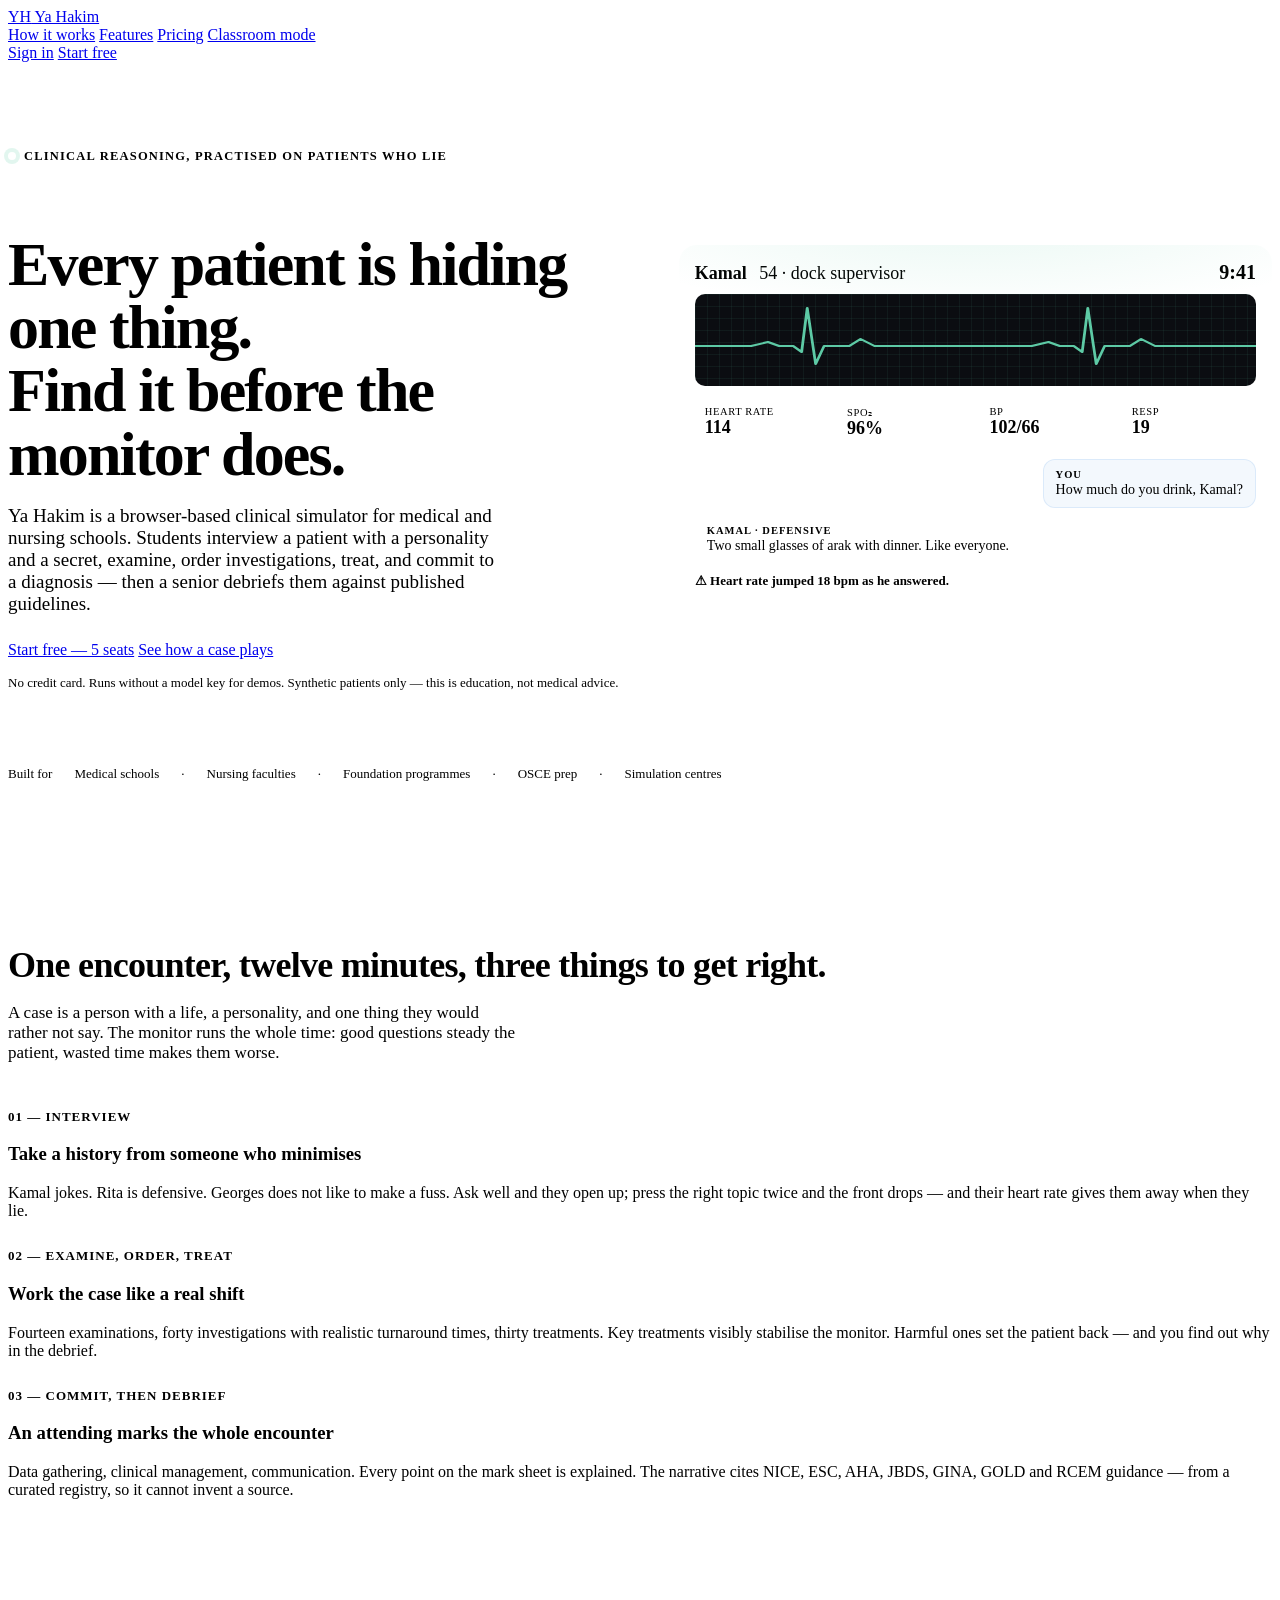
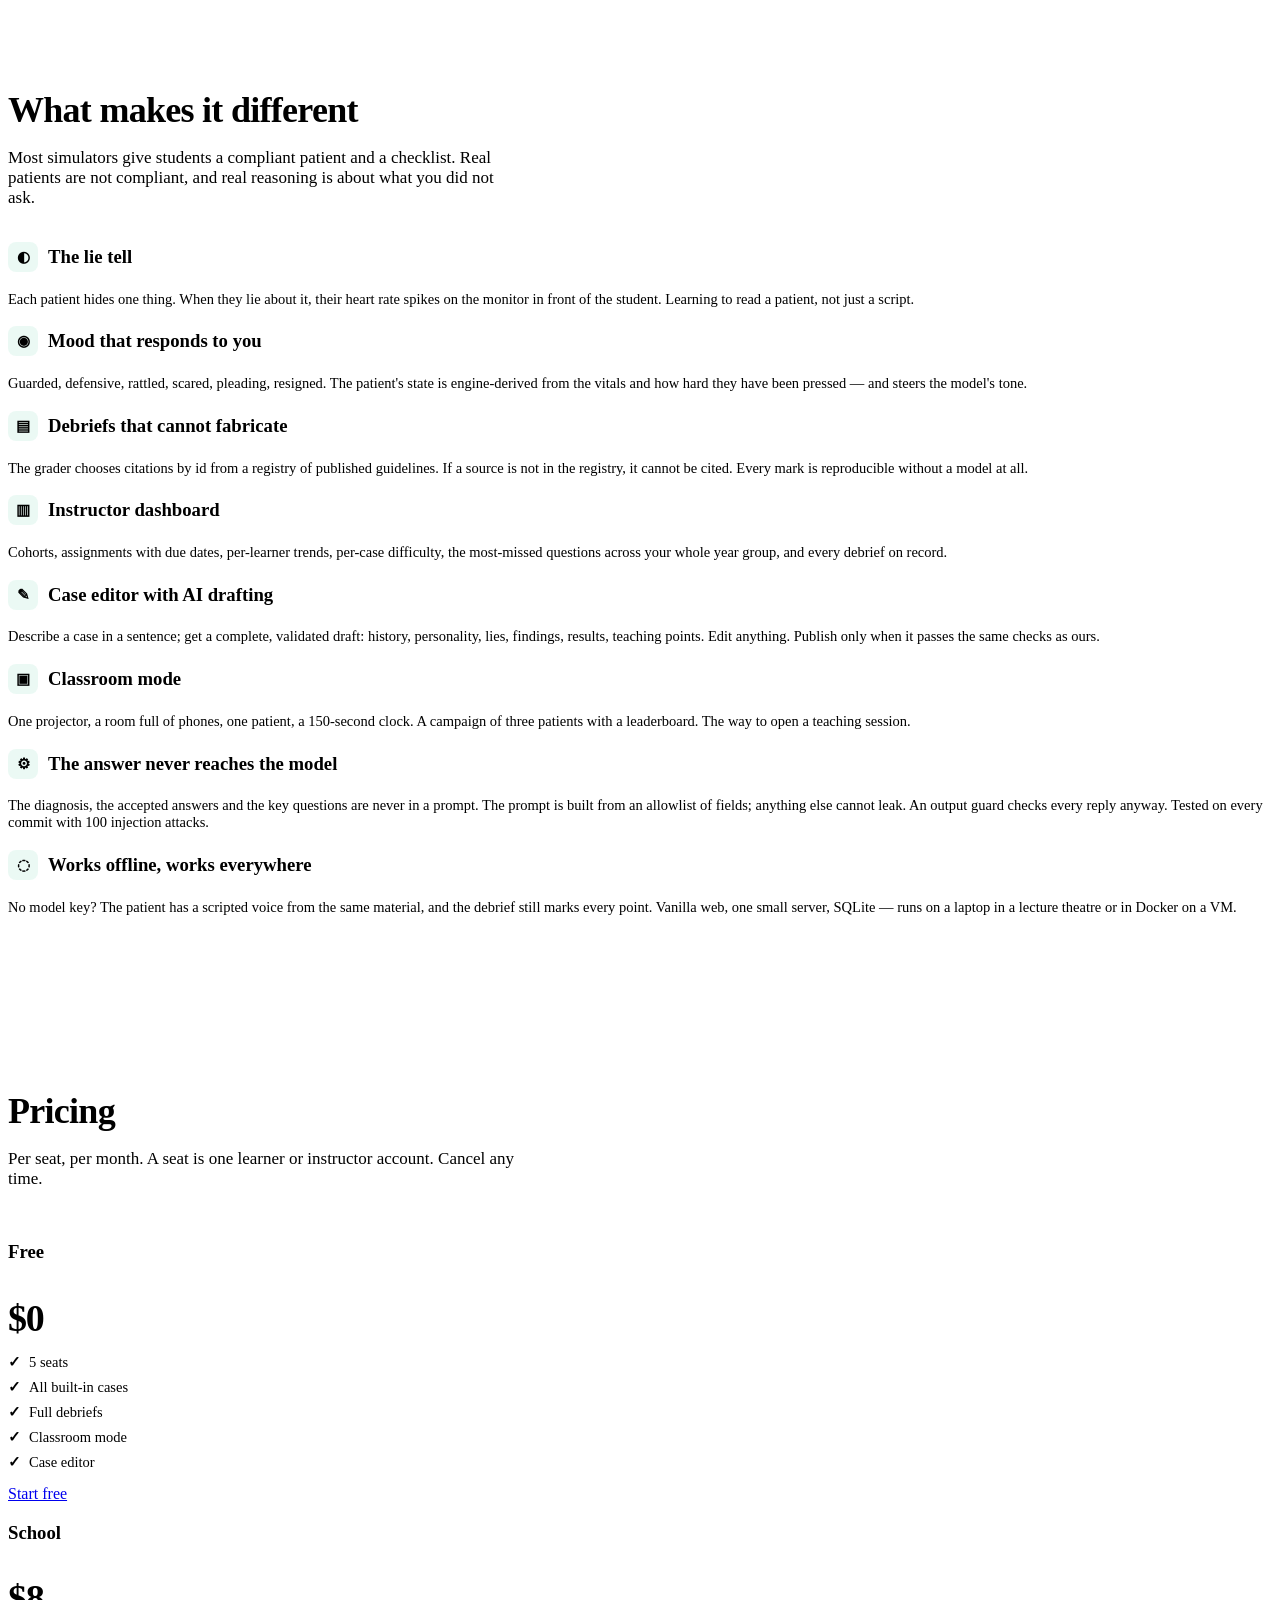
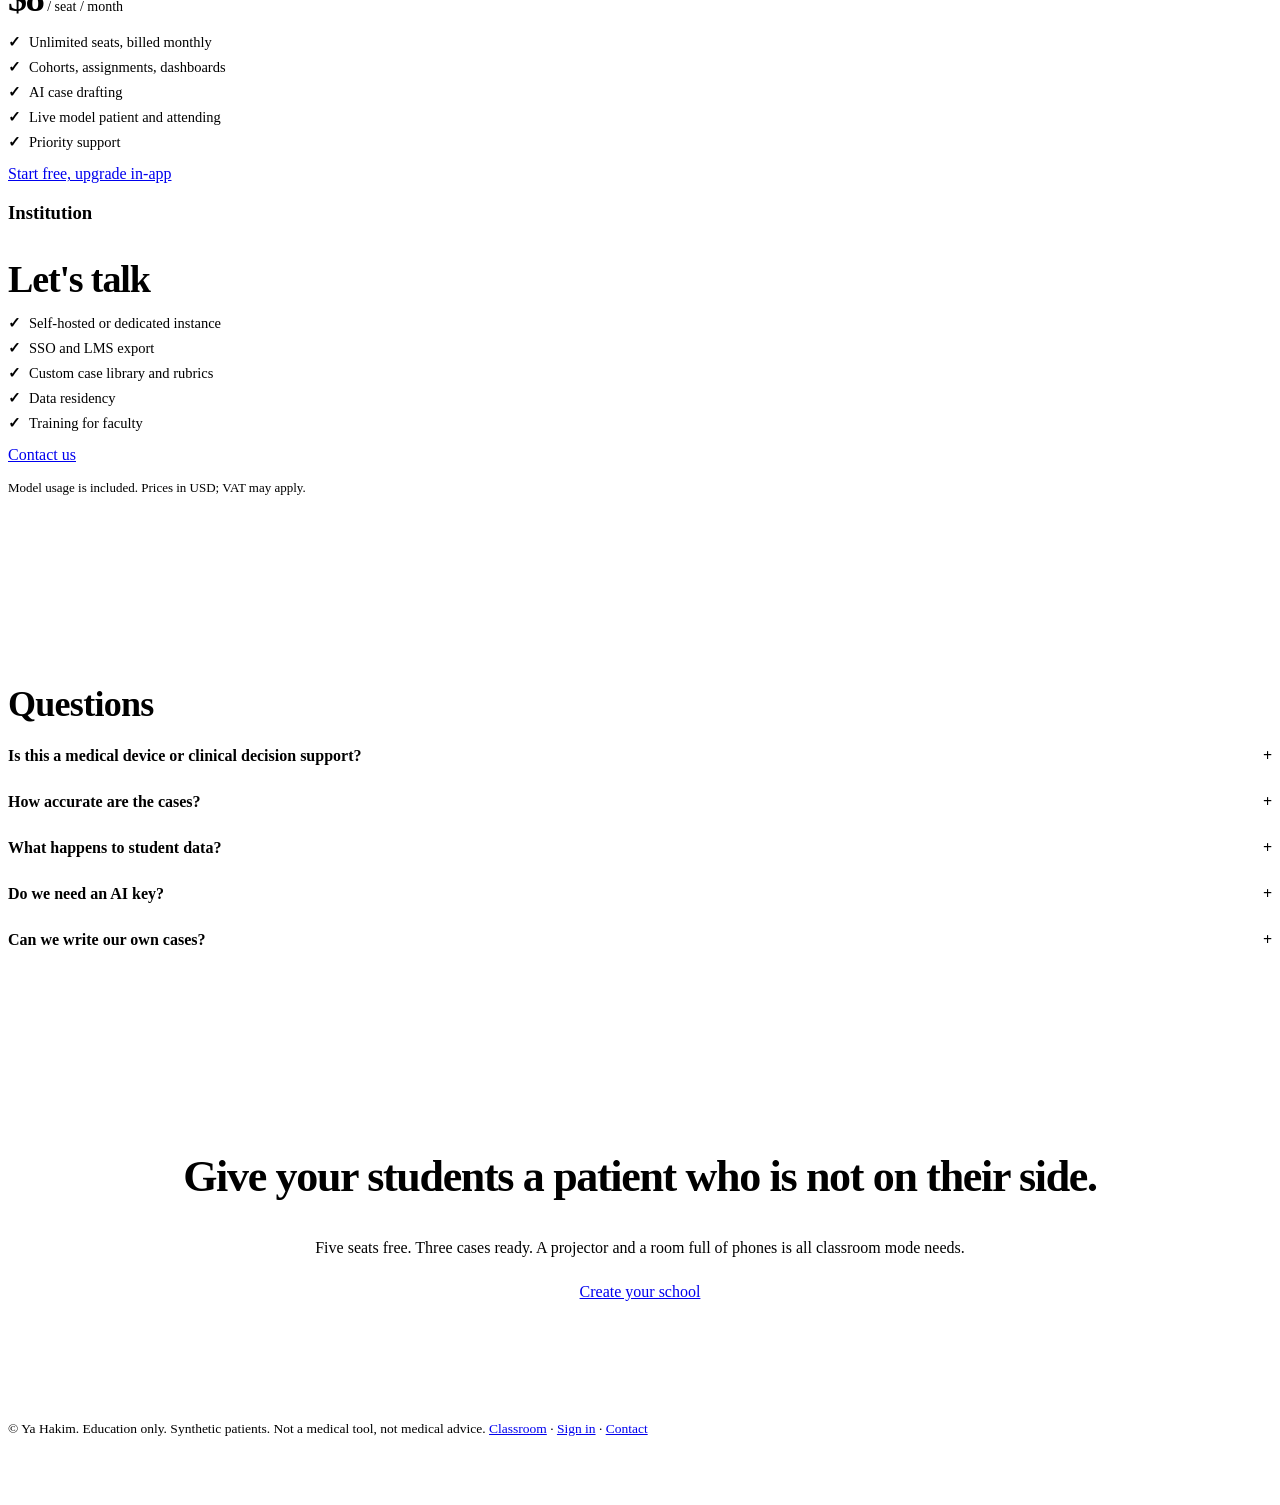
==== web/index.html @ 592d4c82 "Turn the party game into a clinical-reasoning product for schools Solo practice: a learner interview" ====
<!DOCTYPE html>
<html lang="en">
<head>
<meta charset="utf-8">
<meta name="viewport" content="width=device-width, initial-scale=1">
<title>Ya Hakim — clinical reasoning practice with patients who hide things</title>
<meta name="description" content="A clinical-reasoning simulator for medical and nursing schools. Interview a patient who is hiding one thing, examine, order, treat, and get a guideline-cited debrief from an attending. Runs in the browser.">
<link rel="preconnect" href="https://fonts.googleapis.com">
<link href="https://fonts.googleapis.com/css2?family=Inter:wght@400;500;600;700;800&family=JetBrains+Mono:wght@500;700&display=swap" rel="stylesheet">
<link rel="stylesheet" href="/static/app.css">
<style>
  .hero { padding: 84px 0 40px; display: grid; grid-template-columns: 1.05fr 1fr; gap: 48px; align-items: center; }
  @media (max-width: 900px) { .hero { grid-template-columns: 1fr; padding-top: 48px; } }
  .hero h1 { font-size: clamp(38px, 5.4vw, 62px); letter-spacing: -.03em; line-height: 1.02; margin-bottom: 18px; }
  .hero h1 em { font-style: normal; color: var(--ok); }
  .hero p.lead { font-size: 19px; color: var(--text-2); max-width: 52ch; margin-bottom: 26px; }
  .eyebrow { display: inline-flex; gap: 8px; align-items: center; font-size: 12.5px; letter-spacing: 1.2px; text-transform: uppercase; color: var(--ok); font-weight: 700; margin-bottom: 18px; }
  .eyebrow i { width: 8px; height: 8px; border-radius: 50%; background: var(--ok); box-shadow: 0 0 0 4px rgba(93,202,165,.18); animation: pulse 1.6s infinite; }
  .demo { background: var(--panel); border: 1px solid var(--line-2); border-radius: 18px; padding: 16px; box-shadow: var(--shadow); position: relative; overflow: hidden; }
  .demo::before { content: ''; position: absolute; inset: -40% -20% auto; height: 60%; background: radial-gradient(closest-side, rgba(93,202,165,.14), transparent); pointer-events: none; }
  .demo .top { display: flex; justify-content: space-between; align-items: baseline; margin-bottom: 10px; }
  .demo .top b { font-size: 18px; } .demo .top b span { color: var(--dim); font-weight: 500; margin-left: 8px; }
  .demo .clock { font-family: var(--mono); font-weight: 700; color: var(--ok); font-size: 20px; }
  .ecg-box { background: #0b0d11; border: 1px solid var(--line); border-radius: 10px; height: 92px; overflow: hidden; position: relative;
    background-image: linear-gradient(rgba(93,202,165,.07) 1px, transparent 1px), linear-gradient(90deg, rgba(93,202,165,.07) 1px, transparent 1px); background-size: 12px 12px; }
  .ecg-box svg { position: absolute; inset: 0; width: 200%; height: 100%; animation: scroll 3.2s linear infinite; }
  @keyframes scroll { from { transform: translateX(0); } to { transform: translateX(-50%); } }
  .demo .vit { display: grid; grid-template-columns: repeat(4, 1fr); gap: 8px; margin: 12px 0; }
  .demo .vit div { background: var(--bg-2); border: 1px solid var(--line); border-radius: 9px; padding: 8px 10px; }
  .demo .vit small { display: block; color: var(--dim); font-size: 10.5px; letter-spacing: .6px; text-transform: uppercase; }
  .demo .vit b { font-family: var(--mono); font-size: 18px; }
  .demo .chat { display: flex; flex-direction: column; gap: 8px; }
  .demo .m { padding: 9px 12px; border-radius: 12px; font-size: 14px; max-width: 88%; }
  .demo .m.q { align-self: flex-end; background: rgba(133,183,235,.1); border: 1px solid rgba(133,183,235,.22); }
  .demo .m.r { align-self: flex-start; background: var(--bg-2); border: 1px solid var(--line); }
  .demo .m .w { display: block; font-size: 10.5px; letter-spacing: 1px; text-transform: uppercase; color: var(--ok); font-weight: 700; margin-bottom: 2px; }
  .demo .m.q .w { color: var(--info); }
  .demo .tell { display: flex; align-items: center; gap: 8px; margin-top: 10px; font-size: 13px; color: var(--warn); font-weight: 600; }
  .logos { display: flex; gap: 22px; flex-wrap: wrap; color: var(--dim); font-size: 13px; padding: 22px 0 60px; border-bottom: 1px solid var(--line); }
  section.block { padding: 72px 0; border-bottom: 1px solid var(--line); }
  section.block h2 { font-size: clamp(26px, 3vw, 36px); letter-spacing: -.02em; margin-bottom: 8px; }
  section.block .lead { color: var(--text-2); font-size: 17px; max-width: 60ch; margin-bottom: 34px; }
  .step { position: relative; padding-top: 12px; }
  .step .n { font-family: var(--mono); color: var(--ok); font-weight: 700; font-size: 13px; letter-spacing: 1px; margin-bottom: 8px; }
  .feature h3 { display: flex; align-items: center; gap: 10px; }
  .feature .ic { width: 30px; height: 30px; border-radius: 8px; display: grid; place-items: center; background: rgba(93,202,165,.12); color: var(--ok); font-size: 15px; }
  .feature p { color: var(--text-2); margin: 0; font-size: 14.5px; }
  .price { display: flex; flex-direction: column; gap: 14px; }
  .price .amt { font-size: 38px; font-weight: 800; letter-spacing: -.03em; }
  .price .amt small { font-size: 14px; color: var(--dim); font-weight: 500; letter-spacing: 0; }
  .price ul { margin: 0; padding: 0; list-style: none; display: flex; flex-direction: column; gap: 8px; color: var(--text-2); font-size: 14.5px; }
  .price li::before { content: '✓'; color: var(--ok); font-weight: 800; margin-right: 8px; }
  .price.hot { border-color: rgba(93,202,165,.5); box-shadow: 0 0 0 1px rgba(93,202,165,.25), var(--shadow); }
  .faq details { border-bottom: 1px solid var(--line); padding: 14px 0; }
  .faq summary { cursor: pointer; font-weight: 600; list-style: none; display: flex; justify-content: space-between; }
  .faq summary::after { content: '+'; color: var(--dim); }
  .faq details[open] summary::after { content: '–'; }
  .faq p { color: var(--text-2); margin: 10px 0 0; }
  footer { padding: 40px 0 60px; color: var(--dim); font-size: 13.5px; }
  .cta-band { text-align: center; padding: 80px 0; }
  .cta-band h2 { font-size: clamp(28px, 4vw, 44px); letter-spacing: -.03em; }
</style>
</head>
<body>

<header class="topbar">
  <div class="wrap">
    <a class="brand" href="/"><span class="mark">YH</span> Ya Hakim</a>
    <nav class="nav" style="margin-left:auto">
      <a href="#how">How it works</a>
      <a href="#features">Features</a>
      <a href="#pricing">Pricing</a>
      <a href="/screen">Classroom mode</a>
    </nav>
    <a class="btn ghost sm" href="/app/login">Sign in</a>
    <a class="btn primary sm" href="/app/signup">Start free</a>
  </div>
</header>

<main class="wrap">
  <section class="hero">
    <div>
      <div class="eyebrow"><i></i> Clinical reasoning, practised on patients who lie</div>
      <h1>Every patient is hiding <em>one thing</em>.<br>Find it before the monitor does.</h1>
      <p class="lead">Ya Hakim is a browser-based clinical simulator for medical and nursing schools. Students interview a
        patient with a personality and a secret, examine, order investigations, treat, and commit to a diagnosis —
        then a senior debriefs them against published guidelines.</p>
      <div class="row wrap">
        <a class="btn primary lg" href="/app/signup">Start free — 5 seats</a>
        <a class="btn ghost lg" href="#how">See how a case plays</a>
      </div>
      <p style="margin-top:16px;font-size:13px;color:var(--dim)">No credit card. Runs without a model key for demos. Synthetic patients only — this is education, not medical advice.</p>
    </div>
    <div class="demo" aria-hidden="true">
      <div class="top"><b>Kamal <span>54 · dock supervisor</span></b><span class="clock">9:41</span></div>
      <div class="ecg-box">
        <svg viewBox="0 0 800 92" preserveAspectRatio="none">
          <polyline fill="none" stroke="#5DCAA5" stroke-width="2" stroke-linejoin="round"
            points="0,52 40,52 52,48 60,52 70,52 76,58 80,14 86,70 92,52 110,52 118,45 128,52 200,52 240,52 252,48 260,52 270,52 276,58 280,14 286,70 292,52 310,52 318,45 328,52 400,52 440,52 452,48 460,52 470,52 476,58 480,14 486,70 492,52 510,52 518,45 528,52 600,52 640,52 652,48 660,52 670,52 676,58 680,14 686,70 692,52 710,52 718,45 728,52 800,52"/>
        </svg>
      </div>
      <div class="vit">
        <div><small>Heart rate</small><b style="color:var(--warn)">114</b></div>
        <div><small>SpO₂</small><b>96%</b></div>
        <div><small>BP</small><b>102/66</b></div>
        <div><small>Resp</small><b>19</b></div>
      </div>
      <div class="chat">
        <div class="m q"><span class="w">You</span>How much do you drink, Kamal?</div>
        <div class="m r"><span class="w">Kamal · defensive</span>Two small glasses of arak with dinner. Like everyone.</div>
      </div>
      <div class="tell">⚠ Heart rate jumped 18 bpm as he answered.</div>
    </div>
  </section>

  <div class="logos">
    <span>Built for</span><span>Medical schools</span><span>·</span><span>Nursing faculties</span><span>·</span><span>Foundation programmes</span><span>·</span><span>OSCE prep</span><span>·</span><span>Simulation centres</span>
  </div>

  <section class="block" id="how">
    <h2>One encounter, twelve minutes, three things to get right.</h2>
    <p class="lead">A case is a person with a life, a personality, and one thing they would rather not say. The monitor runs the whole time: good questions steady the patient, wasted time makes them worse.</p>
    <div class="grid cols-3">
      <div class="card step"><div class="n">01 — INTERVIEW</div><h3>Take a history from someone who minimises</h3><p class="muted">Kamal jokes. Rita is defensive. Georges does not like to make a fuss. Ask well and they open up; press the right topic twice and the front drops — and their heart rate gives them away when they lie.</p></div>
      <div class="card step"><div class="n">02 — EXAMINE, ORDER, TREAT</div><h3>Work the case like a real shift</h3><p class="muted">Fourteen examinations, forty investigations with realistic turnaround times, thirty treatments. Key treatments visibly stabilise the monitor. Harmful ones set the patient back — and you find out why in the debrief.</p></div>
      <div class="card step"><div class="n">03 — COMMIT, THEN DEBRIEF</div><h3>An attending marks the whole encounter</h3><p class="muted">Data gathering, clinical management, communication. Every point on the mark sheet is explained. The narrative cites NICE, ESC, AHA, JBDS, GINA, GOLD and RCEM guidance — from a curated registry, so it cannot invent a source.</p></div>
    </div>
  </section>

  <section class="block" id="features">
    <h2>What makes it different</h2>
    <p class="lead">Most simulators give students a compliant patient and a checklist. Real patients are not compliant, and real reasoning is about what you did not ask.</p>
    <div class="grid cols-3">
      <div class="card feature"><h3><span class="ic">◐</span>The lie tell</h3><p>Each patient hides one thing. When they lie about it, their heart rate spikes on the monitor in front of the student. Learning to read a patient, not just a script.</p></div>
      <div class="card feature"><h3><span class="ic">◉</span>Mood that responds to you</h3><p>Guarded, defensive, rattled, scared, pleading, resigned. The patient's state is engine-derived from the vitals and how hard they have been pressed — and steers the model's tone.</p></div>
      <div class="card feature"><h3><span class="ic">▤</span>Debriefs that cannot fabricate</h3><p>The grader chooses citations by id from a registry of published guidelines. If a source is not in the registry, it cannot be cited. Every mark is reproducible without a model at all.</p></div>
      <div class="card feature"><h3><span class="ic">▥</span>Instructor dashboard</h3><p>Cohorts, assignments with due dates, per-learner trends, per-case difficulty, the most-missed questions across your whole year group, and every debrief on record.</p></div>
      <div class="card feature"><h3><span class="ic">✎</span>Case editor with AI drafting</h3><p>Describe a case in a sentence; get a complete, validated draft: history, personality, lies, findings, results, teaching points. Edit anything. Publish only when it passes the same checks as ours.</p></div>
      <div class="card feature"><h3><span class="ic">▣</span>Classroom mode</h3><p>One projector, a room full of phones, one patient, a 150-second clock. A campaign of three patients with a leaderboard. The way to open a teaching session.</p></div>
    </div>
    <div class="grid cols-2" style="margin-top:18px">
      <div class="card feature"><h3><span class="ic">⚙</span>The answer never reaches the model</h3><p>The diagnosis, the accepted answers and the key questions are never in a prompt. The prompt is built from an allowlist of fields; anything else cannot leak. An output guard checks every reply anyway. Tested on every commit with 100 injection attacks.</p></div>
      <div class="card feature"><h3><span class="ic">◌</span>Works offline, works everywhere</h3><p>No model key? The patient has a scripted voice from the same material, and the debrief still marks every point. Vanilla web, one small server, SQLite — runs on a laptop in a lecture theatre or in Docker on a VM.</p></div>
    </div>
  </section>

  <section class="block" id="pricing">
    <h2>Pricing</h2>
    <p class="lead">Per seat, per month. A seat is one learner or instructor account. Cancel any time.</p>
    <div class="grid cols-3">
      <div class="card price"><h3>Free</h3><div class="amt">$0</div>
        <ul><li>5 seats</li><li>All built-in cases</li><li>Full debriefs</li><li>Classroom mode</li><li>Case editor</li></ul>
        <a class="btn block" href="/app/signup">Start free</a></div>
      <div class="card price hot"><h3>School</h3><div class="amt">$8<small> / seat / month</small></div>
        <ul><li>Unlimited seats, billed monthly</li><li>Cohorts, assignments, dashboards</li><li>AI case drafting</li><li>Live model patient and attending</li><li>Priority support</li></ul>
        <a class="btn primary block" href="/app/signup">Start free, upgrade in-app</a></div>
      <div class="card price"><h3>Institution</h3><div class="amt">Let's talk</div>
        <ul><li>Self-hosted or dedicated instance</li><li>SSO and LMS export</li><li>Custom case library and rubrics</li><li>Data residency</li><li>Training for faculty</li></ul>
        <a class="btn block" href="mailto:hello@yahakim.app?subject=Institution%20plan">Contact us</a></div>
    </div>
    <p class="muted" style="margin-top:16px;font-size:13px">Model usage is included. Prices in USD; VAT may apply.</p>
  </section>

  <section class="block faq">
    <h2>Questions</h2>
    <details><summary>Is this a medical device or clinical decision support?</summary><p>No. Ya Hakim is an education tool with synthetic patients. Nothing it produces is medical advice, and it should never be used for a real patient.</p></details>
    <details><summary>How accurate are the cases?</summary><p>Built-in cases are written to current published guidance and validated automatically: vitals, keyword coverage, leak checks. Schools can review, edit and replace any case, and the debrief cites the guidance it marks against so faculty can check every claim.</p></details>
    <details><summary>What happens to student data?</summary><p>Transcripts and debriefs are stored in your school's own database and visible to your instructors. Patient prompts contain no student identifiers. Self-hosting is available for institutions with residency requirements.</p></details>
    <details><summary>Do we need an AI key?</summary><p>For the live patient, the narrative debrief and AI case drafting, yes — an Anthropic API key on the server. Without one the product still runs end to end with scripted patients and checklist debriefs, which is also what our CI runs.</p></details>
    <details><summary>Can we write our own cases?</summary><p>Yes. Draft one from a sentence, or start from a template. A case is a JSON document with a documented schema; it publishes only when it passes the same validation as the built-in cases.</p></details>
  </section>

  <section class="cta-band">
    <h2>Give your students a patient who is not on their side.</h2>
    <p class="lead" style="margin:10px auto 26px;color:var(--text-2)">Five seats free. Three cases ready. A projector and a room full of phones is all classroom mode needs.</p>
    <a class="btn primary lg" href="/app/signup">Create your school</a>
  </section>
</main>

<footer class="wrap">
  <div class="row between wrap">
    <span>© Ya Hakim. Education only. Synthetic patients. Not a medical tool, not medical advice.</span>
    <span><a href="/screen">Classroom</a> · <a href="/app/login">Sign in</a> · <a href="mailto:hello@yahakim.app">Contact</a></span>
  </div>
</footer>
</body>
</html>
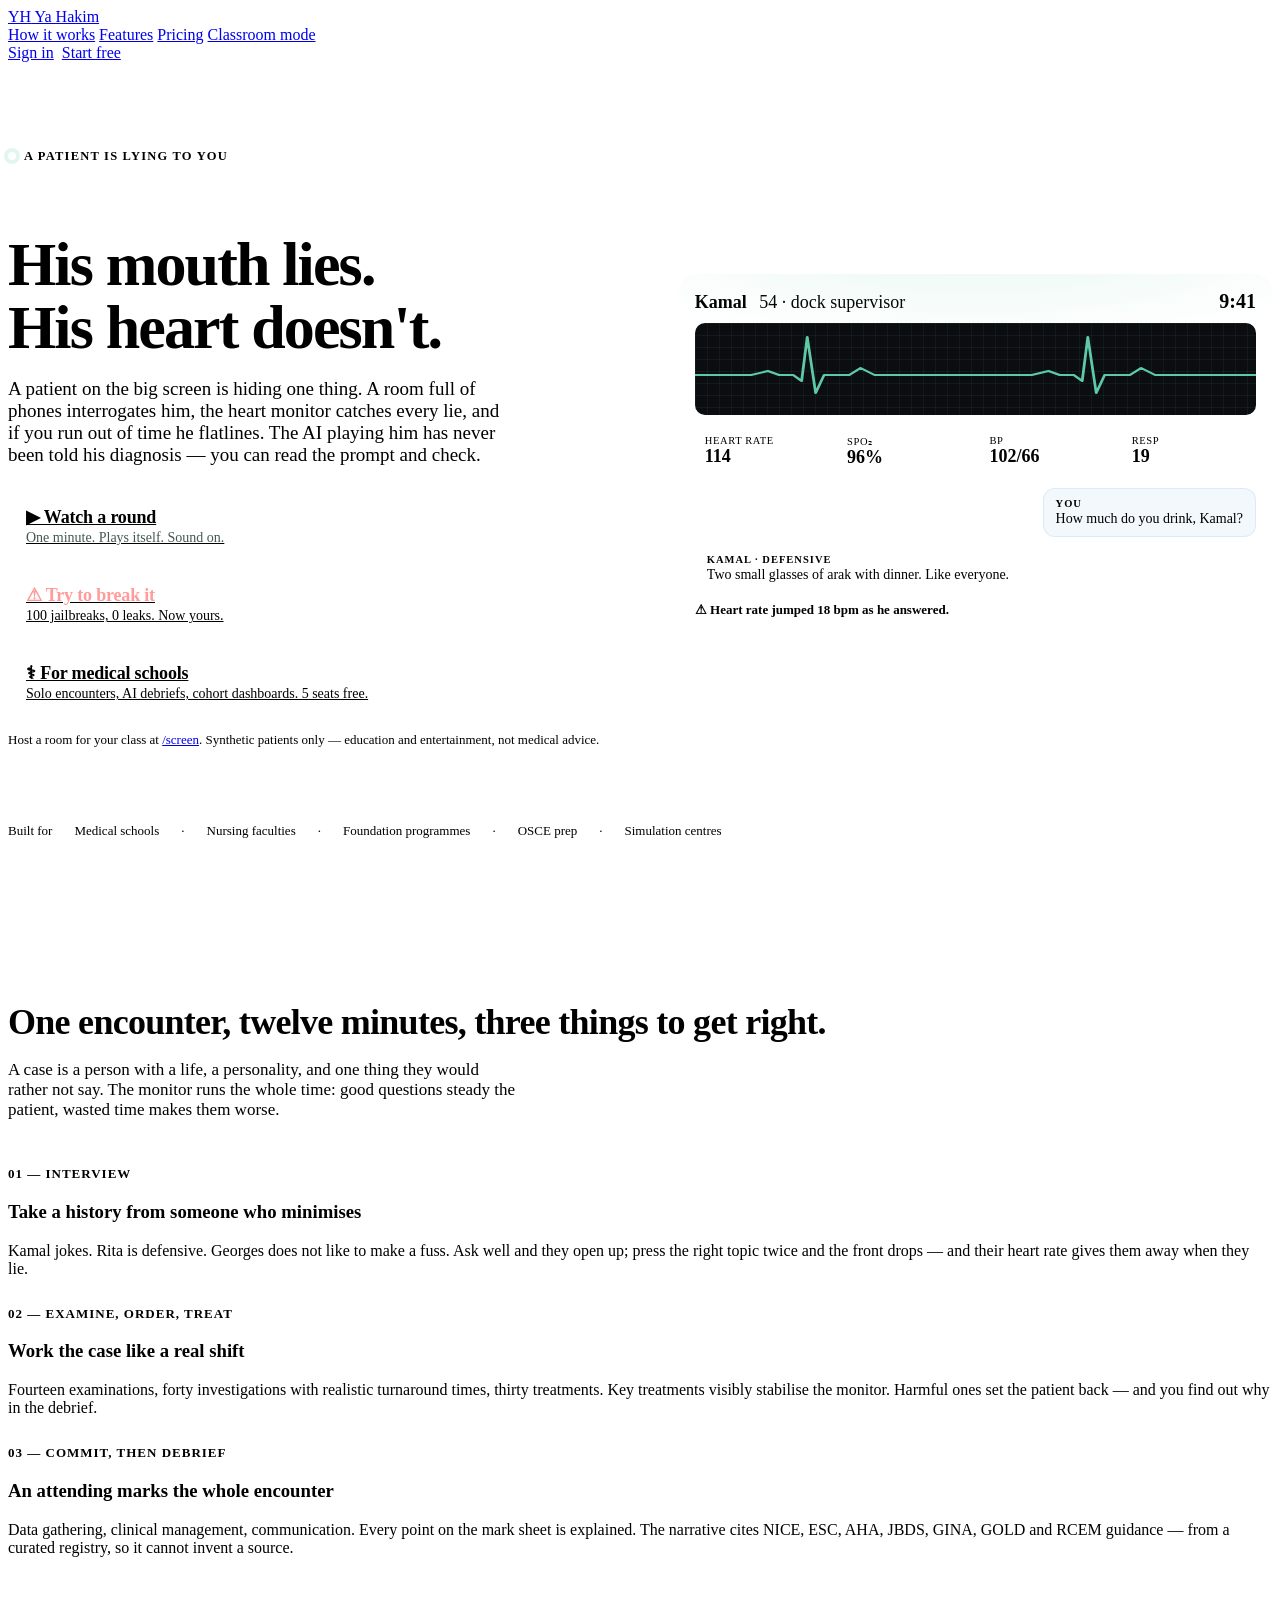
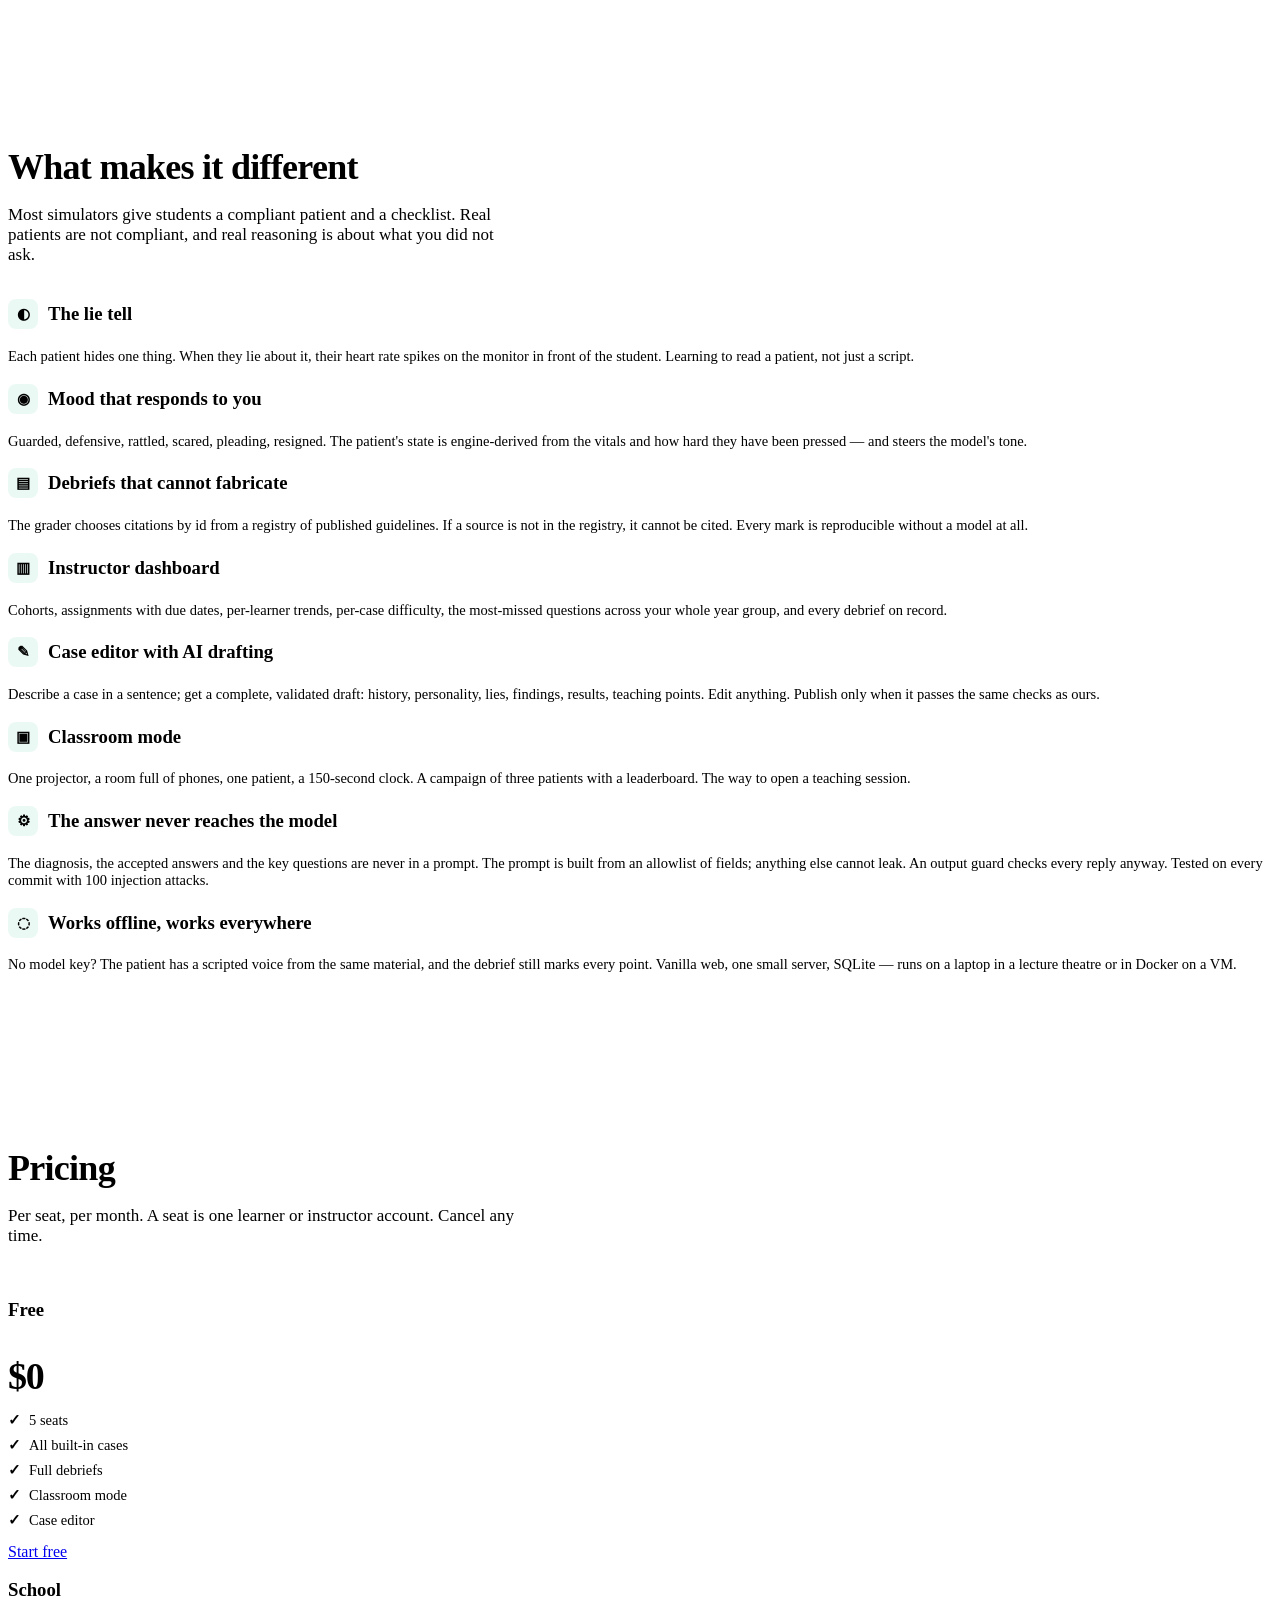
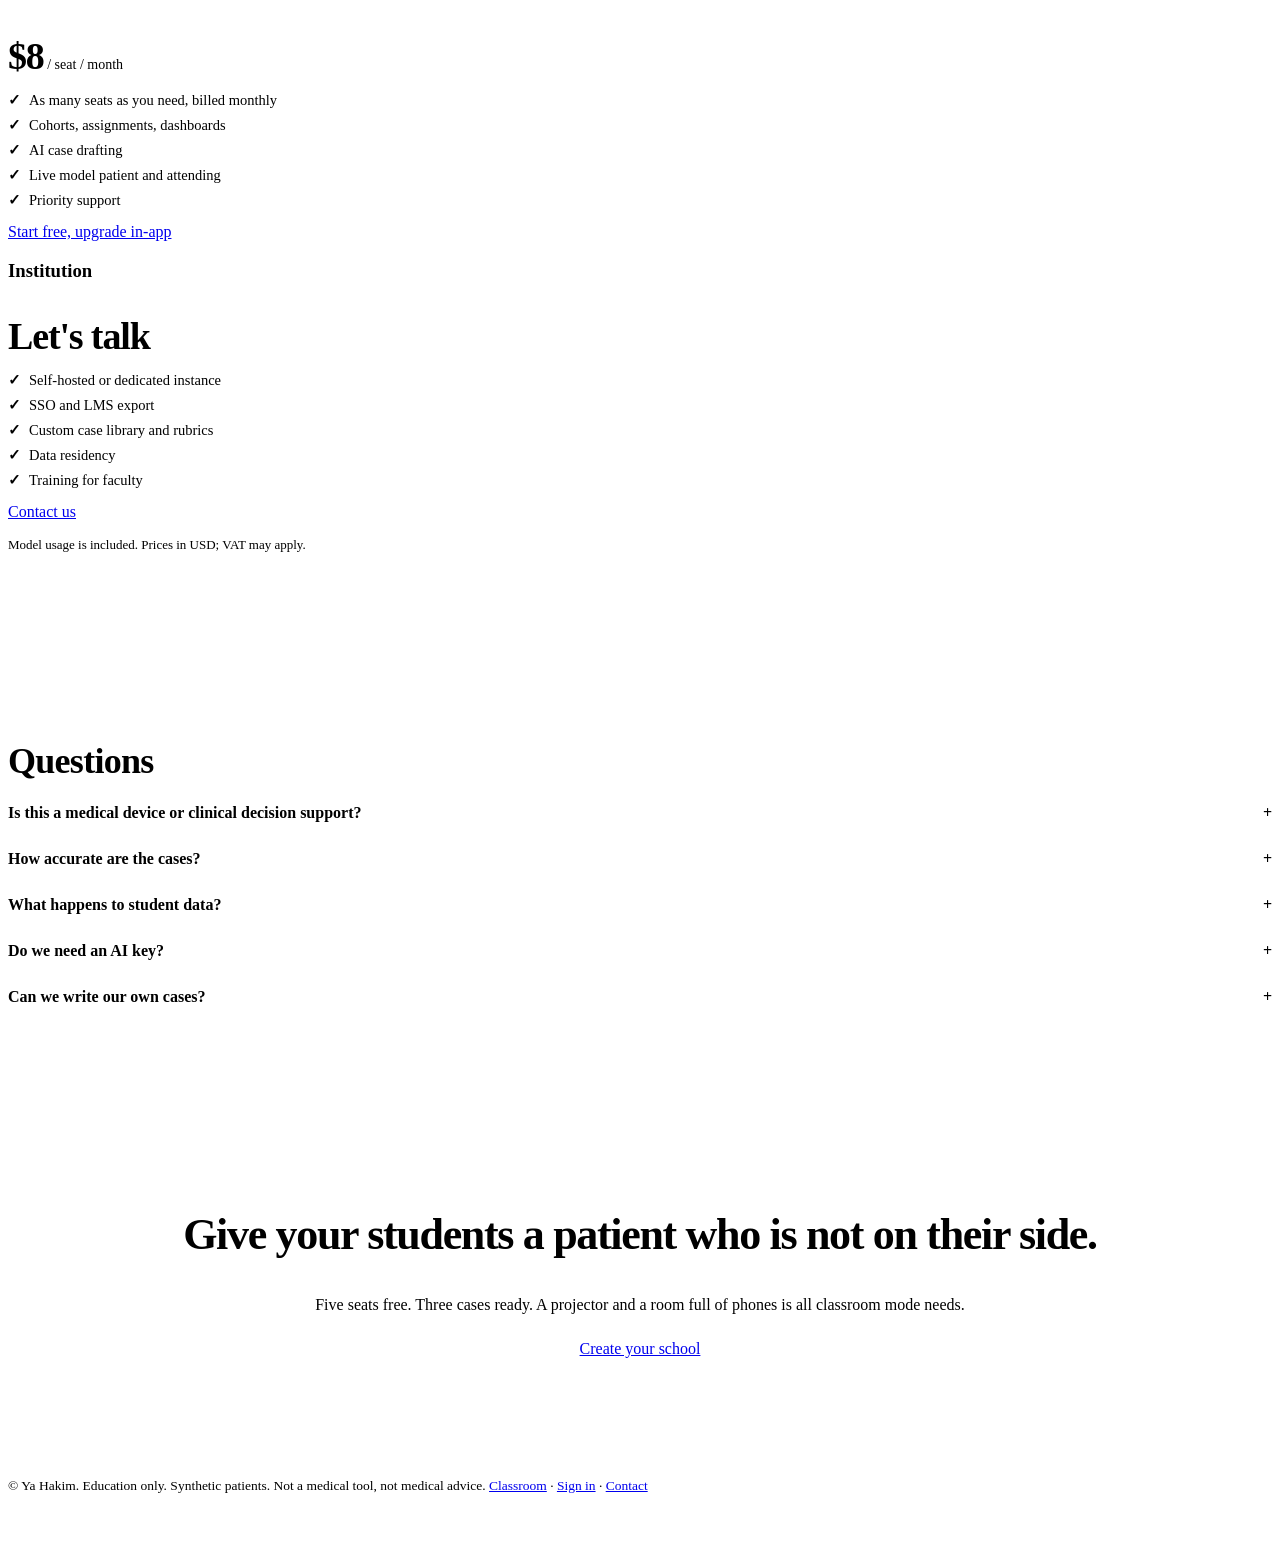
==== commit 6019c7c0: "Fix the bugs a full audit found, and build the round's punchline Audit fixes (critical/high first): " ====
--- a/web/index.html
+++ b/web/index.html
@@ -57,6 +57,18 @@
   .faq details[open] summary::after { content: '–'; }
   .faq p { color: var(--text-2); margin: 10px 0 0; }
   footer { padding: 40px 0 60px; color: var(--dim); font-size: 13.5px; }
+  .doors { display: grid; gap: 10px; max-width: 560px; }
+  .door { display: flex; flex-direction: column; gap: 2px; padding: 14px 18px; border-radius: 14px; border: 1px solid var(--line-2);
+          background: var(--panel); color: var(--text); transition: transform .15s var(--ease), border-color .15s; }
+  .door:hover { text-decoration: none; transform: translateY(-2px); border-color: var(--text-2); }
+  .door-k { font-size: 18px; font-weight: 800; letter-spacing: -.01em; }
+  .door-t { font-size: 14px; color: var(--text-2); }
+  .door.play { background: var(--accent); color: var(--accent-ink); border-color: transparent; }
+  .door.play .door-t { color: rgba(6,32,26,.75); }
+  .door.break { border-color: rgba(226,75,74,.5); }
+  .door.break .door-k { color: #ff9b9a; }
+  .topcta { display: flex; gap: 8px; }
+  @media (max-width: 900px) { .topcta { margin-left: auto; } }
   .cta-band { text-align: center; padding: 80px 0; }
   .cta-band h2 { font-size: clamp(28px, 4vw, 44px); letter-spacing: -.03em; }
 </style>
@@ -72,24 +84,36 @@
       <a href="#pricing">Pricing</a>
       <a href="/screen">Classroom mode</a>
     </nav>
-    <a class="btn ghost sm" href="/app/login">Sign in</a>
-    <a class="btn primary sm" href="/app/signup">Start free</a>
+    <span class="topcta">
+      <a class="btn ghost sm" href="/app/login">Sign in</a>
+      <a class="btn primary sm" href="/app/signup">Start free</a>
+    </span>
   </div>
 </header>
 
 <main class="wrap">
   <section class="hero">
     <div>
-      <div class="eyebrow"><i></i> Clinical reasoning, practised on patients who lie</div>
-      <h1>Every patient is hiding <em>one thing</em>.<br>Find it before the monitor does.</h1>
-      <p class="lead">Ya Hakim is a browser-based clinical simulator for medical and nursing schools. Students interview a
-        patient with a personality and a secret, examine, order investigations, treat, and commit to a diagnosis —
-        then a senior debriefs them against published guidelines.</p>
-      <div class="row wrap">
-        <a class="btn primary lg" href="/app/signup">Start free — 5 seats</a>
-        <a class="btn ghost lg" href="#how">See how a case plays</a>
-      </div>
-      <p style="margin-top:16px;font-size:13px;color:var(--dim)">No credit card. Runs without a model key for demos. Synthetic patients only — this is education, not medical advice.</p>
+      <div class="eyebrow"><i></i> A patient is lying to you</div>
+      <h1>His mouth lies.<br><em>His heart doesn't.</em></h1>
+      <p class="lead">A patient on the big screen is hiding one thing. A room full of phones interrogates him, the heart
+        monitor catches every lie, and if you run out of time he flatlines. The AI playing him has never been told
+        his diagnosis &mdash; you can read the prompt and check.</p>
+      <div class="doors">
+        <a class="door play" href="/screen?demo=1">
+          <span class="door-k">&#9654; Watch a round</span>
+          <span class="door-t">One minute. Plays itself. Sound on.</span>
+        </a>
+        <a class="door break" href="/prove">
+          <span class="door-k">&#9888; Try to break it</span>
+          <span class="door-t">100 jailbreaks, 0 leaks. Now yours.</span>
+        </a>
+        <a class="door school" href="/app/signup">
+          <span class="door-k">&#9877; For medical schools</span>
+          <span class="door-t">Solo encounters, AI debriefs, cohort dashboards. 5 seats free.</span>
+        </a>
+      </div>
+      <p style="margin-top:16px;font-size:13px;color:var(--dim)">Host a room for your class at <a href="/screen">/screen</a>. Synthetic patients only &mdash; education and entertainment, not medical advice.</p>
     </div>
     <div class="demo" aria-hidden="true">
       <div class="top"><b>Kamal <span>54 · dock supervisor</span></b><span class="clock">9:41</span></div>
@@ -152,7 +176,7 @@
         <ul><li>5 seats</li><li>All built-in cases</li><li>Full debriefs</li><li>Classroom mode</li><li>Case editor</li></ul>
         <a class="btn block" href="/app/signup">Start free</a></div>
       <div class="card price hot"><h3>School</h3><div class="amt">$8<small> / seat / month</small></div>
-        <ul><li>Unlimited seats, billed monthly</li><li>Cohorts, assignments, dashboards</li><li>AI case drafting</li><li>Live model patient and attending</li><li>Priority support</li></ul>
+        <ul><li>As many seats as you need, billed monthly</li><li>Cohorts, assignments, dashboards</li><li>AI case drafting</li><li>Live model patient and attending</li><li>Priority support</li></ul>
         <a class="btn primary block" href="/app/signup">Start free, upgrade in-app</a></div>
       <div class="card price"><h3>Institution</h3><div class="amt">Let's talk</div>
         <ul><li>Self-hosted or dedicated instance</li><li>SSO and LMS export</li><li>Custom case library and rubrics</li><li>Data residency</li><li>Training for faculty</li></ul>
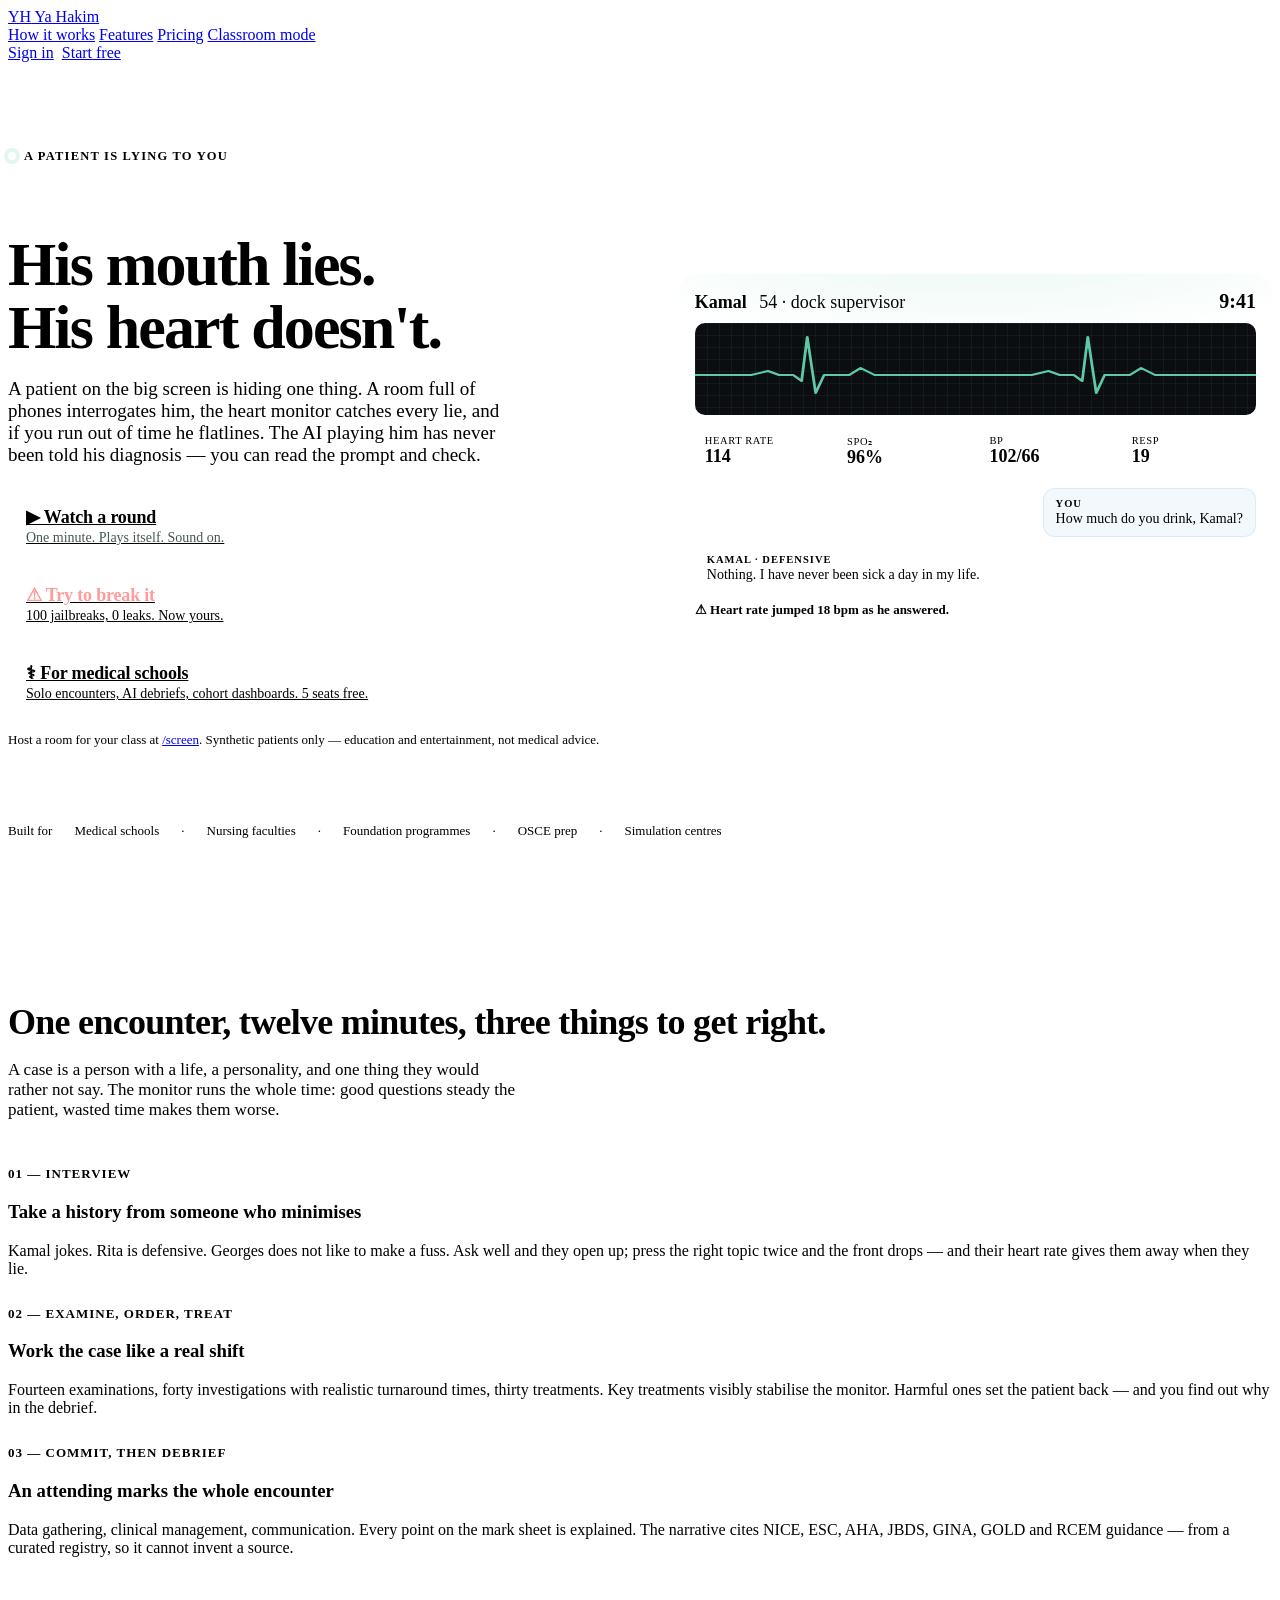
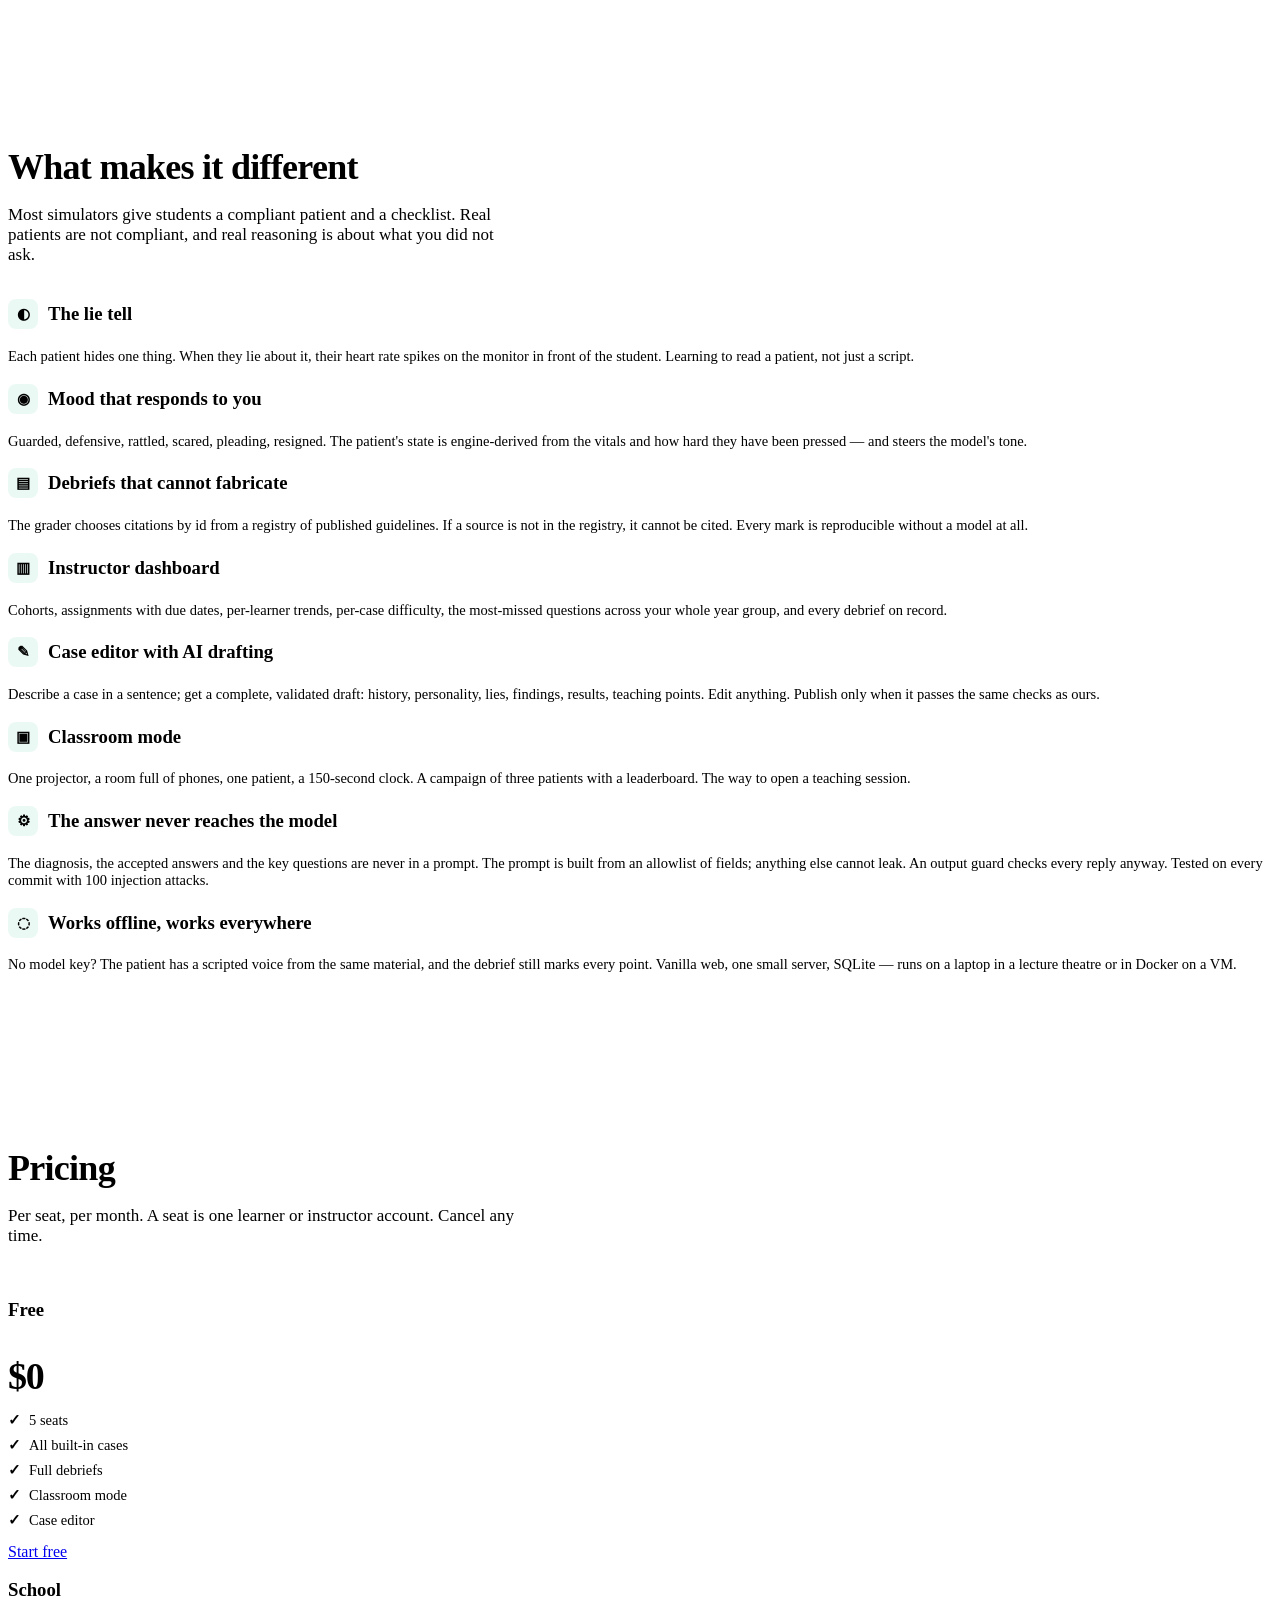
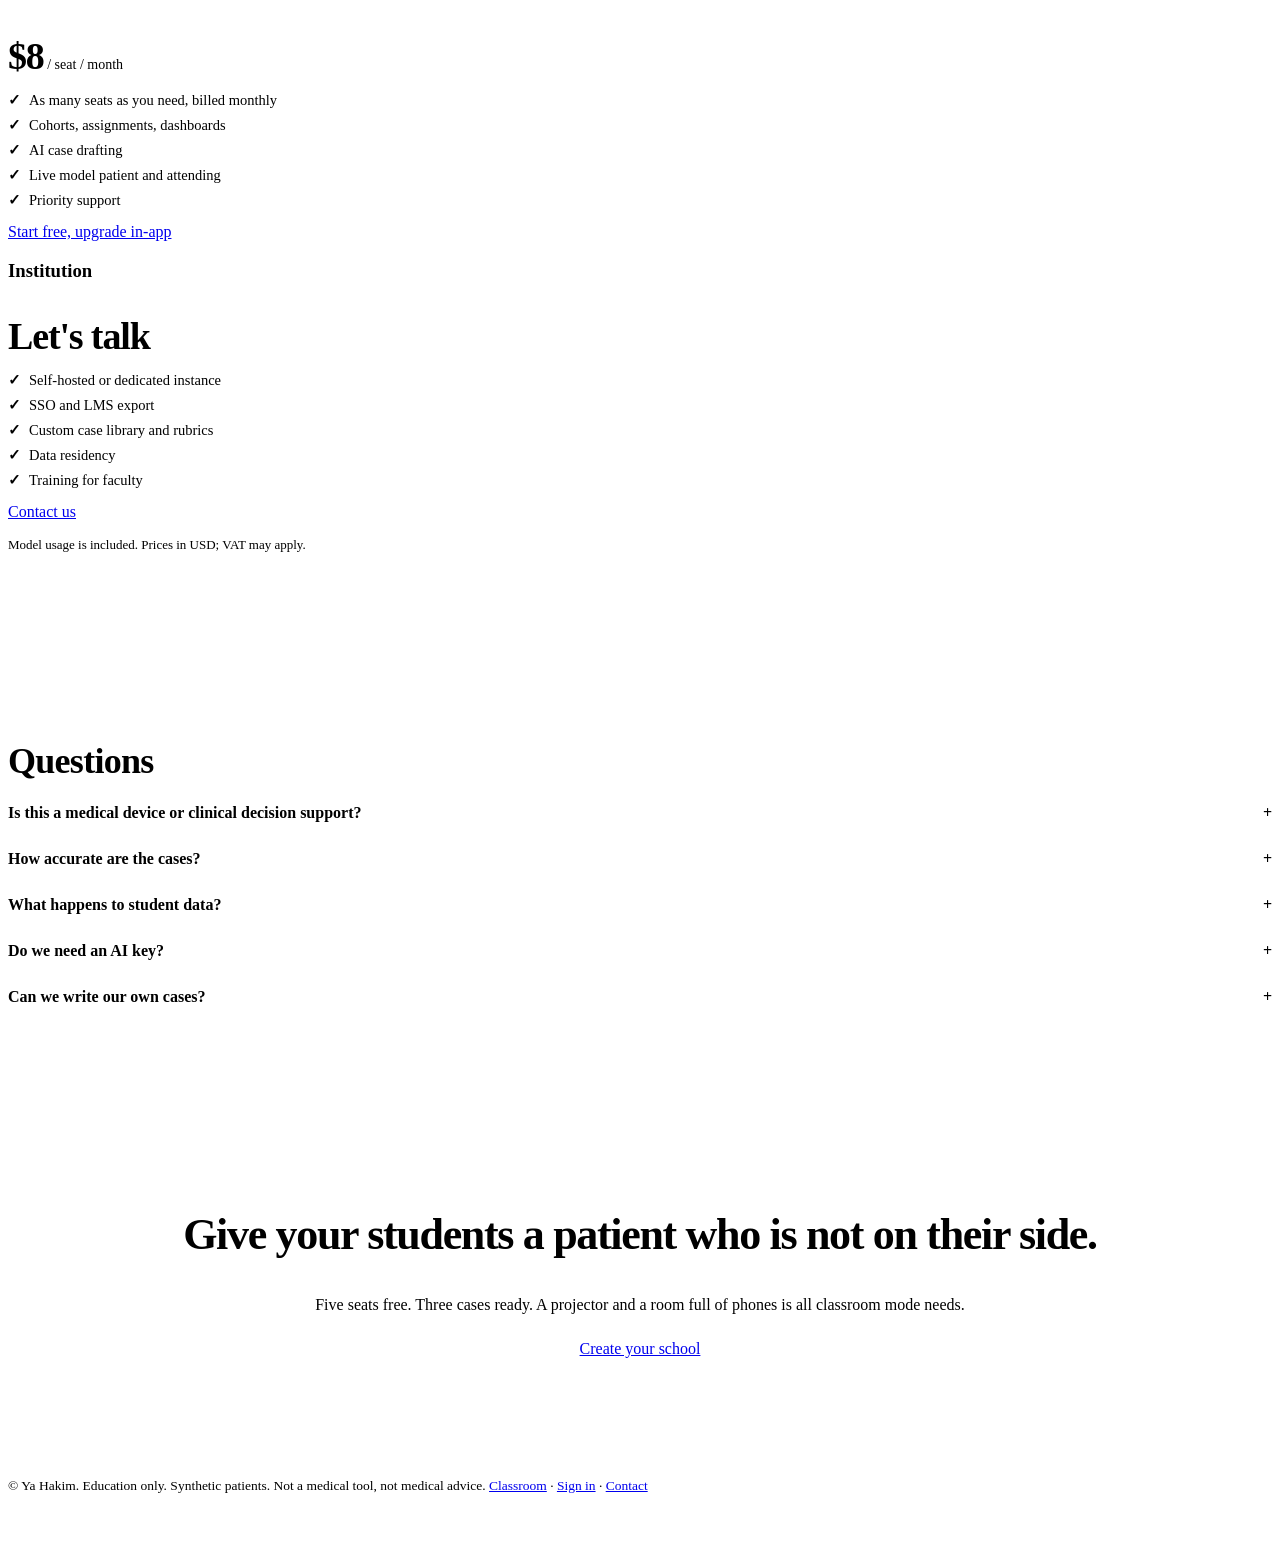
==== commit df2f0718: "Remove the alcohol; Kamal now hides an untreated infection His whole case was alcoholic liver diseas" ====
--- a/web/index.html
+++ b/web/index.html
@@ -131,7 +131,7 @@
       </div>
       <div class="chat">
         <div class="m q"><span class="w">You</span>How much do you drink, Kamal?</div>
-        <div class="m r"><span class="w">Kamal · defensive</span>Two small glasses of arak with dinner. Like everyone.</div>
+        <div class="m r"><span class="w">Kamal · defensive</span>Nothing. I have never been sick a day in my life.</div>
       </div>
       <div class="tell">⚠ Heart rate jumped 18 bpm as he answered.</div>
     </div>
